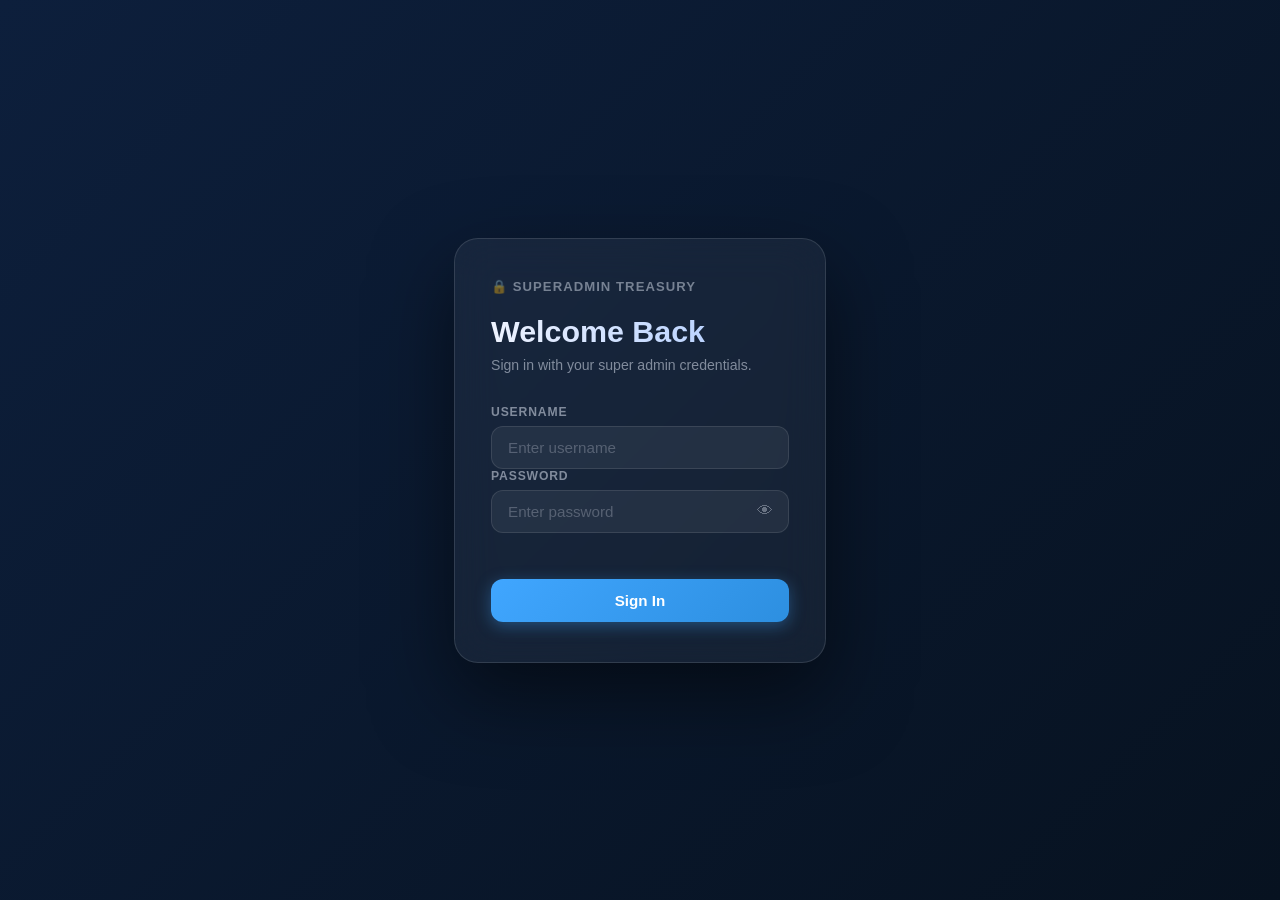
==== index.html @ 98e21ec6 "Initial commit: Uploading project files" ====
<!DOCTYPE html>
<html lang="en">
<head>
    <meta charset="UTF-8" />
    <meta name="viewport" content="width=device-width, initial-scale=1.0" />
    <title>SuperAdmin Treasury | Login</title>
    <link rel="stylesheet" href="Styles/index.css" />
</head>
<body>
    <div class="login-page">
        <div class="login-card">
            <div class="login-brand">&#128274; SuperAdmin Treasury</div>
            <h1>Welcome Back</h1>
            <p class="login-subtitle">Sign in with your super admin credentials.</p>
            <form id="loginForm">
                <label for="username">Username</label>
                <input type="text" id="username" name="username" placeholder="Enter username" required />

                <label for="password">Password</label>
                <div class="pw-wrap">
                    <input type="password" id="password" name="password" placeholder="Enter password" required />
                    <button type="button" class="eye-toggle" onclick="toggleLoginPw(this)">&#128065;</button>
                </div>

                <p class="login-error" id="login-error"></p>
                <button type="submit">Sign In</button>
            </form>
        </div>
    </div>
    <script src="Script/index.js"></script>
</body>
</html>
---- Styles/index.css ----
* {
    box-sizing: border-box;
    margin: 0;
    padding: 0;
}

body {
    font-family: 'Segoe UI', Tahoma, Geneva, Verdana, sans-serif;
    background: linear-gradient(135deg, #0d1f3c 0%, #071220 100%);
    color: #eef3ff;
    min-height: 100vh;
    display: flex;
    align-items: center;
    justify-content: center;
}

.login-page {
    width: 100%;
    max-width: 420px;
    padding: 24px;
}

.login-card {
    background: rgba(255,255,255,0.05);
    border: 1px solid rgba(255,255,255,0.12);
    border-radius: 24px;
    backdrop-filter: blur(20px);
    box-shadow: 0 32px 80px rgba(0,0,0,0.5);
    padding: 40px 36px;
}

.login-brand {
    font-size: 0.82rem;
    font-weight: 700;
    letter-spacing: 0.08em;
    text-transform: uppercase;
    color: rgba(238,243,255,0.45);
    margin-bottom: 20px;
}

.login-card h1 {
    font-size: 1.9rem;
    font-weight: 700;
    margin-bottom: 8px;
    background: linear-gradient(90deg, #eef3ff, #a8c8ff);
    -webkit-background-clip: text;
    -webkit-text-fill-color: transparent;
    background-clip: text;
}

.login-subtitle {
    font-size: 0.88rem;
    color: rgba(238,243,255,0.5);
    margin-bottom: 32px;
}

label {
    display: block;
    margin-bottom: 7px;
    font-size: 0.76rem;
    font-weight: 700;
    color: rgba(238,243,255,0.5);
    text-transform: uppercase;
    letter-spacing: 0.07em;
}

input[type="text"],
input[type="password"] {
    width: 100%;
    padding: 12px 16px;
    border: 1px solid rgba(255,255,255,0.1);
    border-radius: 12px;
    background: rgba(255,255,255,0.06);
    color: #eef3ff;
    font-size: 0.95rem;
    font-family: inherit;
    outline: none;
    transition: border-color 0.2s, box-shadow 0.2s, background 0.2s;
    margin-bottom: 0;
}

input[type="text"]:focus,
input[type="password"]:focus {
    border-color: rgba(64,166,255,0.55);
    background: rgba(64,166,255,0.07);
    box-shadow: 0 0 0 3px rgba(64,166,255,0.12);
}

input::placeholder { color: rgba(238,243,255,0.25); }

.field-wrap {
    margin-bottom: 20px;
}

.pw-wrap {
    position: relative;
    display: flex;
    align-items: center;
    margin-bottom: 8px;
}

.pw-wrap input { padding-right: 44px; }

.eye-toggle {
    position: absolute;
    right: 12px;
    background: none;
    border: none;
    cursor: pointer;
    font-size: 1rem;
    color: rgba(238,243,255,0.35);
    padding: 4px;
    width: auto;
    transition: color 0.2s;
    line-height: 1;
}

.eye-toggle:hover { color: rgba(238,243,255,0.8); }

.login-error {
    font-size: 0.82rem;
    color: #ff8080;
    min-height: 18px;
    margin-bottom: 16px;
    padding: 0 2px;
}

.login-error:not(:empty)::before { content: '⚠ '; }

button[type="submit"] {
    width: 100%;
    padding: 13px 16px;
    border: none;
    border-radius: 12px;
    background: linear-gradient(135deg, #40a6ff, #2d8fe0);
    color: #fff;
    font-size: 0.95rem;
    font-weight: 700;
    font-family: inherit;
    cursor: pointer;
    transition: all 0.2s;
    box-shadow: 0 4px 16px rgba(64,166,255,0.35);
    margin-top: 4px;
}

button[type="submit"]:hover {
    transform: translateY(-2px);
    box-shadow: 0 8px 24px rgba(64,166,255,0.45);
}

button[type="submit"]:disabled {
    opacity: 0.6;
    cursor: not-allowed;
    transform: none;
}
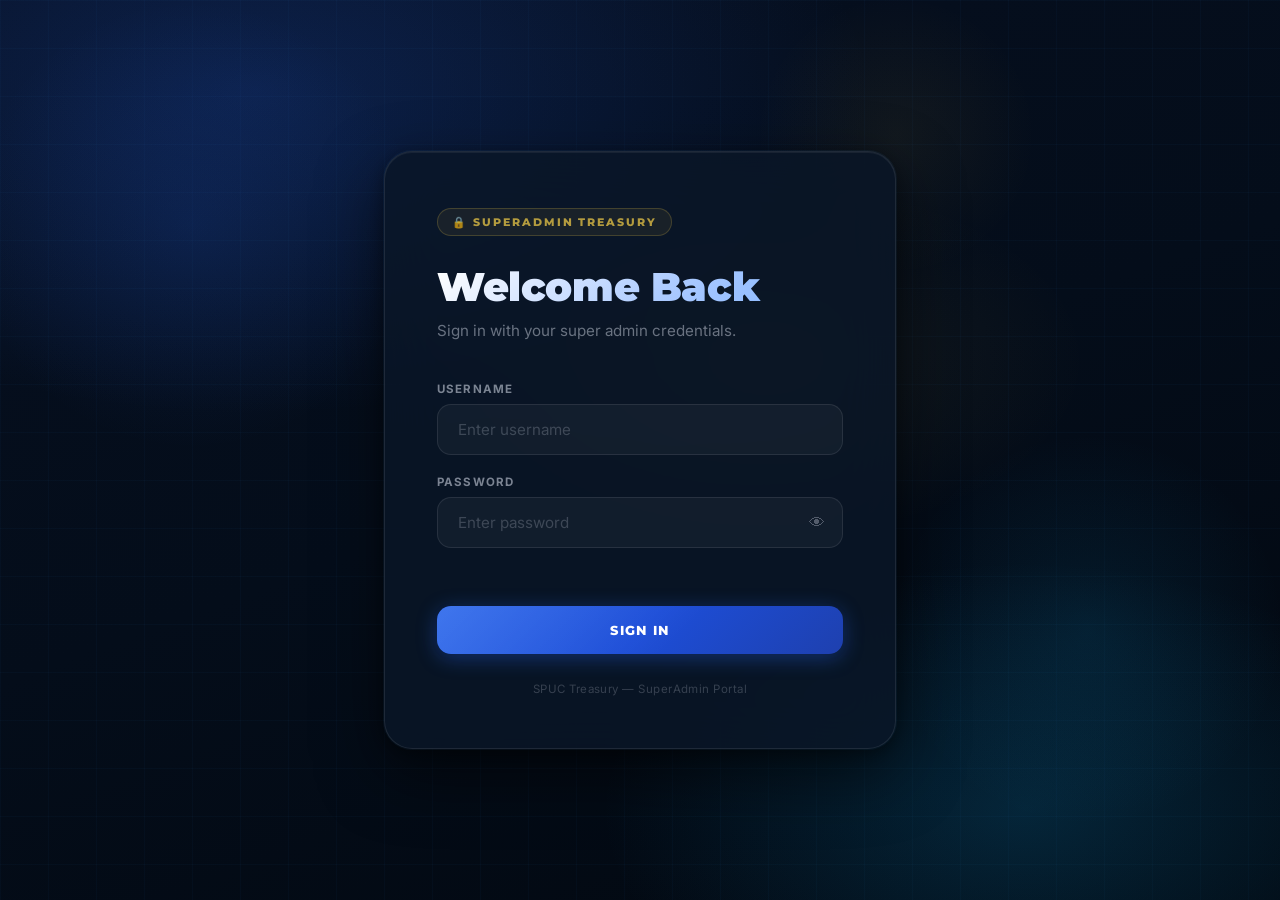
==== commit 7886755b: "Improve design of Financial Statement and Settings page" ====
--- a/index.html
+++ b/index.html
@@ -5,6 +5,7 @@
     <meta name="viewport" content="width=device-width, initial-scale=1.0" />
     <title>SuperAdmin Treasury | Login</title>
     <link rel="stylesheet" href="Styles/index.css" />
+    <link href="https://fonts.googleapis.com/css2?family=Inter:wght@300;400;500;600;700&family=Montserrat:wght@700;800;900&display=swap" rel="stylesheet" />
 </head>
 <body>
     <div class="login-page">
@@ -25,6 +26,7 @@
                 <p class="login-error" id="login-error"></p>
                 <button type="submit">Sign In</button>
             </form>
+            <p class="login-footer-note">SPUC Treasury &mdash; SuperAdmin Portal</p>
         </div>
     </div>
     <script src="Script/index.js"></script>
--- a/Styles/index.css
+++ b/Styles/index.css
@@ -1,155 +1,282 @@
-* {
-    box-sizing: border-box;
-    margin: 0;
-    padding: 0;
-}
-
+@import url('https://fonts.googleapis.com/css2?family=Inter:wght@300;400;500;600;700&family=Montserrat:wght@700;800;900&display=swap');
+
+* { box-sizing: border-box; margin: 0; padding: 0; }
+
+/* ── Page background ─────────────────────────────────────────────────────── */
 body {
-    font-family: 'Segoe UI', Tahoma, Geneva, Verdana, sans-serif;
-    background: linear-gradient(135deg, #0d1f3c 0%, #071220 100%);
+    font-family: 'Inter', 'Segoe UI', sans-serif;
+    background: #040d1a;
     color: #eef3ff;
     min-height: 100vh;
     display: flex;
     align-items: center;
     justify-content: center;
-}
-
+    overflow: hidden;
+    position: relative;
+}
+
+/* Layered gradient backdrop */
+body::before {
+    content: '';
+    position: fixed;
+    inset: 0;
+    background:
+        radial-gradient(ellipse 80% 60% at 20% 10%, rgba(37, 99, 235, 0.22) 0%, transparent 60%),
+        radial-gradient(ellipse 60% 50% at 80% 90%, rgba(14, 165, 233, 0.18) 0%, transparent 55%),
+        radial-gradient(ellipse 50% 40% at 60% 40%, rgba(232, 197, 71, 0.07) 0%, transparent 50%),
+        linear-gradient(160deg, #060f20 0%, #040d1a 50%, #020810 100%);
+    z-index: 0;
+}
+
+/* Floating orbs */
+body::after {
+    content: '';
+    position: fixed;
+    inset: 0;
+    background:
+        radial-gradient(circle 320px at 15% 25%, rgba(37, 99, 235, 0.12) 0%, transparent 70%),
+        radial-gradient(circle 280px at 85% 70%, rgba(14, 165, 233, 0.10) 0%, transparent 70%),
+        radial-gradient(circle 200px at 70% 15%, rgba(232, 197, 71, 0.06) 0%, transparent 70%);
+    z-index: 0;
+    animation: orb-drift 12s ease-in-out infinite alternate;
+}
+
+@keyframes orb-drift {
+    0%   { transform: translate(0, 0) scale(1); }
+    100% { transform: translate(18px, -14px) scale(1.04); }
+}
+
+/* Grid overlay */
 .login-page {
+    position: relative;
+    z-index: 2;
     width: 100%;
-    max-width: 420px;
+    max-width: 560px;
     padding: 24px;
 }
 
+.login-page::before {
+    content: '';
+    position: fixed;
+    inset: 0;
+    background-image:
+        linear-gradient(rgba(64, 166, 255, 0.03) 1px, transparent 1px),
+        linear-gradient(90deg, rgba(64, 166, 255, 0.03) 1px, transparent 1px);
+    background-size: 48px 48px;
+    z-index: -1;
+    pointer-events: none;
+}
+
+/* ── Card ────────────────────────────────────────────────────────────────── */
 .login-card {
-    background: rgba(255,255,255,0.05);
-    border: 1px solid rgba(255,255,255,0.12);
-    border-radius: 24px;
-    backdrop-filter: blur(20px);
-    box-shadow: 0 32px 80px rgba(0,0,0,0.5);
-    padding: 40px 36px;
-}
-
+    background: rgba(10, 22, 40, 0.82);
+    border: 1px solid rgba(255, 255, 255, 0.09);
+    border-radius: 28px;
+    backdrop-filter: blur(28px);
+    -webkit-backdrop-filter: blur(28px);
+    box-shadow:
+        0 0 0 1px rgba(64, 166, 255, 0.06),
+        0 24px 64px rgba(0, 0, 0, 0.55),
+        0 4px 16px rgba(0, 0, 0, 0.35),
+        inset 0 1px 0 rgba(255, 255, 255, 0.06);
+    padding: 56px 52px 52px;
+    animation: card-in 0.55s cubic-bezier(0.22, 1, 0.36, 1) both;
+}
+
+@keyframes card-in {
+    from { opacity: 0; transform: translateY(28px) scale(0.97); }
+    to   { opacity: 1; transform: translateY(0) scale(1); }
+}
+
+/* ── Brand ───────────────────────────────────────────────────────────────── */
 .login-brand {
-    font-size: 0.82rem;
-    font-weight: 700;
-    letter-spacing: 0.08em;
+    display: inline-flex;
+    align-items: center;
+    gap: 8px;
+    font-family: 'Montserrat', sans-serif;
+    font-size: 0.68rem;
+    font-weight: 800;
+    letter-spacing: 0.18em;
     text-transform: uppercase;
-    color: rgba(238,243,255,0.45);
-    margin-bottom: 20px;
-}
-
+    color: rgba(232, 197, 71, 0.75);
+    background: rgba(232, 197, 71, 0.07);
+    border: 1px solid rgba(232, 197, 71, 0.2);
+    border-radius: 999px;
+    padding: 6px 14px;
+    margin-bottom: 28px;
+}
+
+/* ── Heading ─────────────────────────────────────────────────────────────── */
 .login-card h1 {
-    font-size: 1.9rem;
-    font-weight: 700;
-    margin-bottom: 8px;
-    background: linear-gradient(90deg, #eef3ff, #a8c8ff);
+    font-family: 'Montserrat', sans-serif;
+    font-size: 2.5rem;
+    font-weight: 900;
+    line-height: 1.15;
+    margin-bottom: 10px;
+    background: linear-gradient(135deg, #ffffff 0%, #a8c8ff 60%, #7eb3ff 100%);
     -webkit-background-clip: text;
     -webkit-text-fill-color: transparent;
     background-clip: text;
+    letter-spacing: -0.01em;
 }
 
 .login-subtitle {
-    font-size: 0.88rem;
-    color: rgba(238,243,255,0.5);
-    margin-bottom: 32px;
-}
-
+    font-size: 0.95rem;
+    color: rgba(238, 243, 255, 0.42);
+    margin-bottom: 40px;
+    line-height: 1.5;
+}
+
+/* ── Divider ─────────────────────────────────────────────────────────────── */
+.login-card form {
+    display: flex;
+    flex-direction: column;
+    gap: 0;
+}
+
+/* ── Labels ──────────────────────────────────────────────────────────────── */
 label {
     display: block;
-    margin-bottom: 7px;
-    font-size: 0.76rem;
+    margin-bottom: 8px;
+    font-size: 0.72rem;
     font-weight: 700;
-    color: rgba(238,243,255,0.5);
+    color: rgba(238, 243, 255, 0.5);
     text-transform: uppercase;
-    letter-spacing: 0.07em;
-}
-
+    letter-spacing: 0.1em;
+}
+
+/* ── Field groups ────────────────────────────────────────────────────────── */
+.login-card form > label:first-of-type { margin-top: 0; }
+
+.login-card form > label { margin-top: 20px; }
+
+/* ── Inputs ──────────────────────────────────────────────────────────────── */
 input[type="text"],
 input[type="password"] {
     width: 100%;
-    padding: 12px 16px;
-    border: 1px solid rgba(255,255,255,0.1);
-    border-radius: 12px;
-    background: rgba(255,255,255,0.06);
+    padding: 15px 20px;
+    border: 1px solid rgba(255, 255, 255, 0.09);
+    border-radius: 14px;
+    background: rgba(255, 255, 255, 0.04);
     color: #eef3ff;
     font-size: 0.95rem;
     font-family: inherit;
     outline: none;
     transition: border-color 0.2s, box-shadow 0.2s, background 0.2s;
-    margin-bottom: 0;
 }
 
 input[type="text"]:focus,
 input[type="password"]:focus {
-    border-color: rgba(64,166,255,0.55);
-    background: rgba(64,166,255,0.07);
-    box-shadow: 0 0 0 3px rgba(64,166,255,0.12);
-}
-
-input::placeholder { color: rgba(238,243,255,0.25); }
-
-.field-wrap {
-    margin-bottom: 20px;
-}
-
+    border-color: rgba(64, 166, 255, 0.5);
+    background: rgba(64, 166, 255, 0.06);
+    box-shadow: 0 0 0 3px rgba(64, 166, 255, 0.1), 0 2px 8px rgba(0, 0, 0, 0.2);
+}
+
+input::placeholder { color: rgba(238, 243, 255, 0.2); }
+
+/* ── Password wrap ───────────────────────────────────────────────────────── */
 .pw-wrap {
     position: relative;
     display: flex;
     align-items: center;
-    margin-bottom: 8px;
-}
-
-.pw-wrap input { padding-right: 44px; }
+    margin-bottom: 0;
+}
+
+.pw-wrap input { padding-right: 48px; }
 
 .eye-toggle {
     position: absolute;
-    right: 12px;
+    right: 14px;
     background: none;
     border: none;
     cursor: pointer;
     font-size: 1rem;
-    color: rgba(238,243,255,0.35);
+    color: rgba(238, 243, 255, 0.3);
     padding: 4px;
     width: auto;
     transition: color 0.2s;
     line-height: 1;
 }
 
-.eye-toggle:hover { color: rgba(238,243,255,0.8); }
-
+.eye-toggle:hover { color: rgba(238, 243, 255, 0.75); }
+
+/* ── Error ───────────────────────────────────────────────────────────────── */
 .login-error {
-    font-size: 0.82rem;
+    font-size: 0.8rem;
     color: #ff8080;
     min-height: 18px;
-    margin-bottom: 16px;
+    margin-top: 12px;
+    margin-bottom: 4px;
     padding: 0 2px;
 }
 
-.login-error:not(:empty)::before { content: '⚠ '; }
-
+.login-error:not(:empty) {
+    background: rgba(255, 80, 80, 0.08);
+    border: 1px solid rgba(255, 80, 80, 0.2);
+    border-radius: 10px;
+    padding: 10px 14px;
+}
+
+.login-error:not(:empty)::before { content: '⚠  '; }
+
+/* ── Submit button ───────────────────────────────────────────────────────── */
 button[type="submit"] {
     width: 100%;
-    padding: 13px 16px;
+    padding: 16px 16px;
     border: none;
-    border-radius: 12px;
-    background: linear-gradient(135deg, #40a6ff, #2d8fe0);
+    border-radius: 14px;
+    background: linear-gradient(135deg, #2563eb 0%, #1d4ed8 50%, #1e40af 100%);
     color: #fff;
-    font-size: 0.95rem;
-    font-weight: 700;
-    font-family: inherit;
+    font-family: 'Montserrat', sans-serif;
+    font-size: 0.82rem;
+    font-weight: 800;
+    letter-spacing: 0.1em;
+    text-transform: uppercase;
     cursor: pointer;
-    transition: all 0.2s;
-    box-shadow: 0 4px 16px rgba(64,166,255,0.35);
-    margin-top: 4px;
+    transition: transform 0.2s, box-shadow 0.2s, background 0.2s;
+    box-shadow: 0 4px 20px rgba(37, 99, 235, 0.4), 0 1px 4px rgba(0, 0, 0, 0.3);
+    margin-top: 24px;
+    position: relative;
+    overflow: hidden;
+}
+
+button[type="submit"]::before {
+    content: '';
+    position: absolute;
+    inset: 0;
+    background: linear-gradient(135deg, rgba(255,255,255,0.12) 0%, transparent 60%);
+    border-radius: inherit;
 }
 
 button[type="submit"]:hover {
     transform: translateY(-2px);
-    box-shadow: 0 8px 24px rgba(64,166,255,0.45);
+    box-shadow: 0 8px 28px rgba(37, 99, 235, 0.5), 0 2px 8px rgba(0, 0, 0, 0.3);
+    background: linear-gradient(135deg, #3b82f6 0%, #2563eb 50%, #1d4ed8 100%);
+}
+
+button[type="submit"]:active {
+    transform: translateY(0);
+    box-shadow: 0 2px 10px rgba(37, 99, 235, 0.35);
 }
 
 button[type="submit"]:disabled {
-    opacity: 0.6;
+    opacity: 0.55;
     cursor: not-allowed;
     transform: none;
 }
+
+/* ── Footer note ─────────────────────────────────────────────────────────── */
+.login-footer-note {
+    text-align: center;
+    margin-top: 28px;
+    font-size: 0.72rem;
+    color: rgba(238, 243, 255, 0.2);
+    letter-spacing: 0.04em;
+}
+
+/* ── Responsive ──────────────────────────────────────────────────────────── */
+@media (max-width: 600px) {
+    .login-page { max-width: 100%; }
+    .login-card { padding: 40px 30px 36px; border-radius: 22px; }
+    .login-card h1 { font-size: 2rem; }
+}
